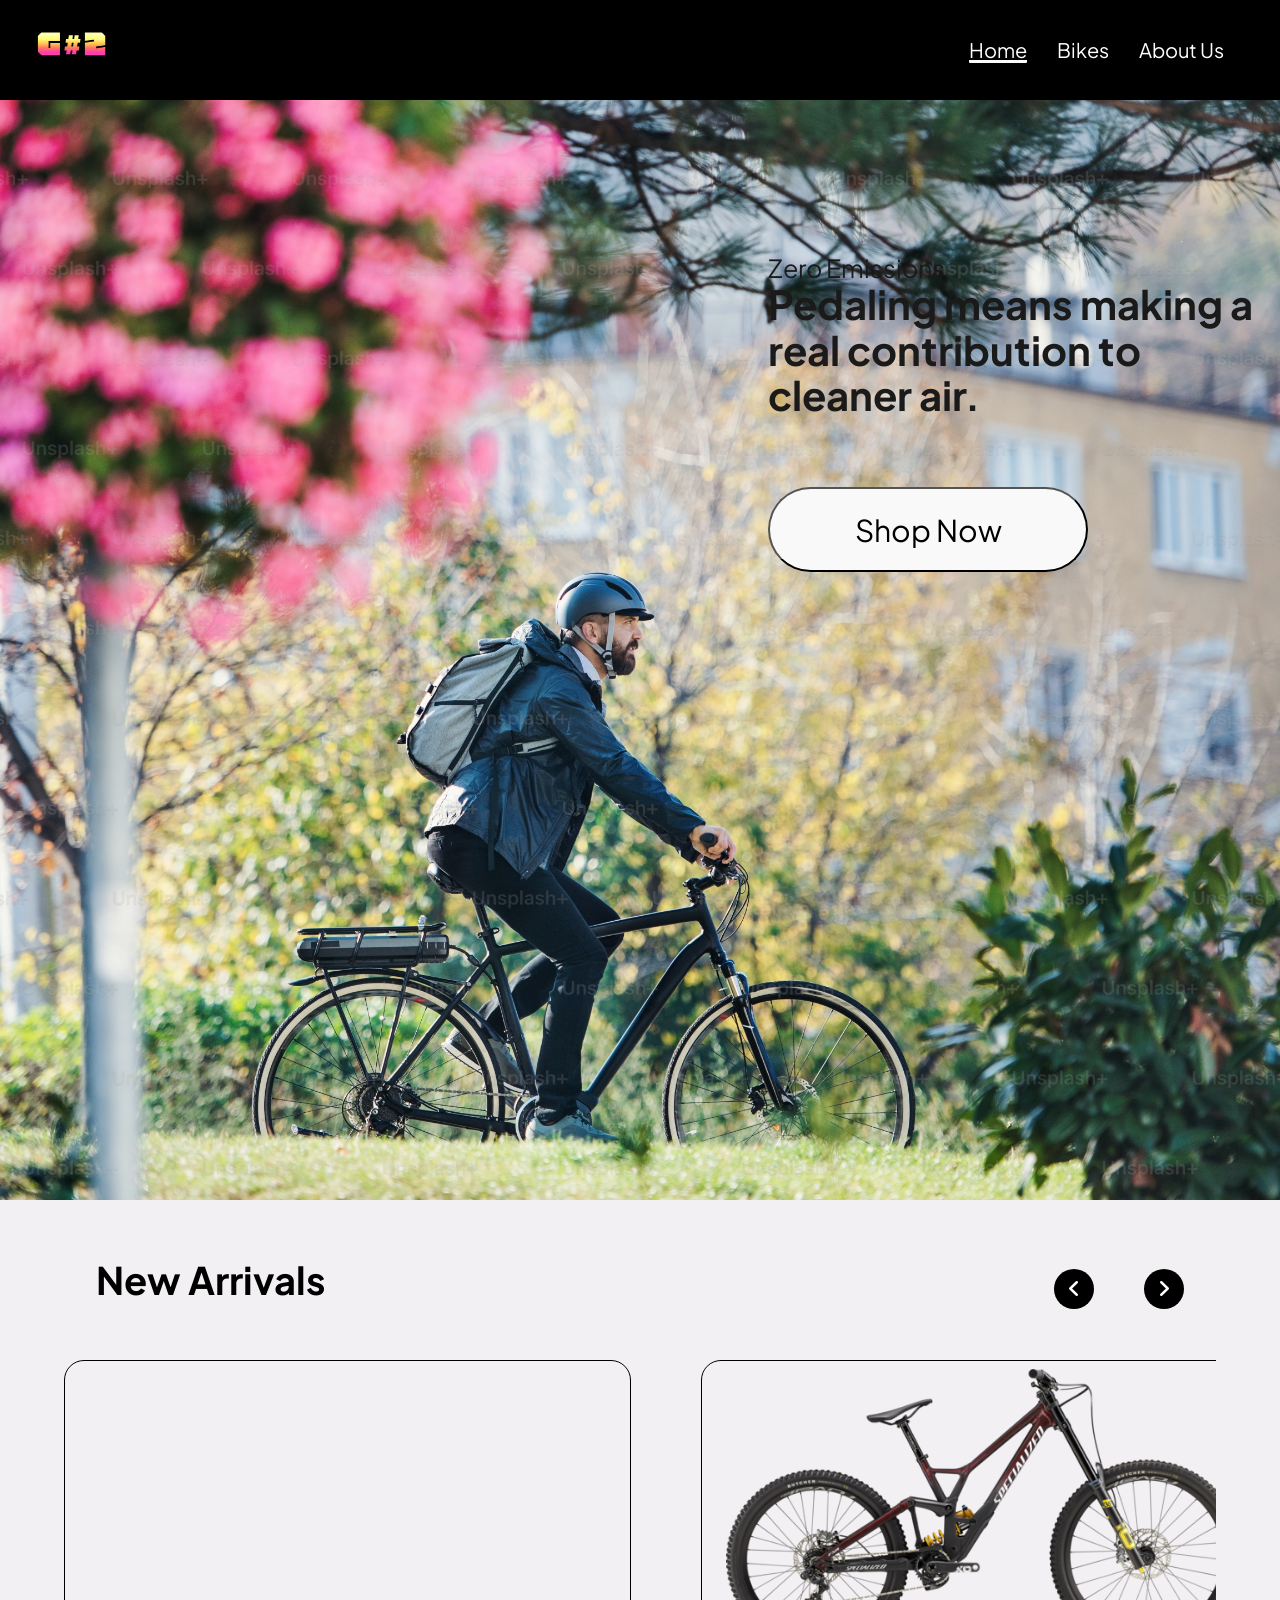
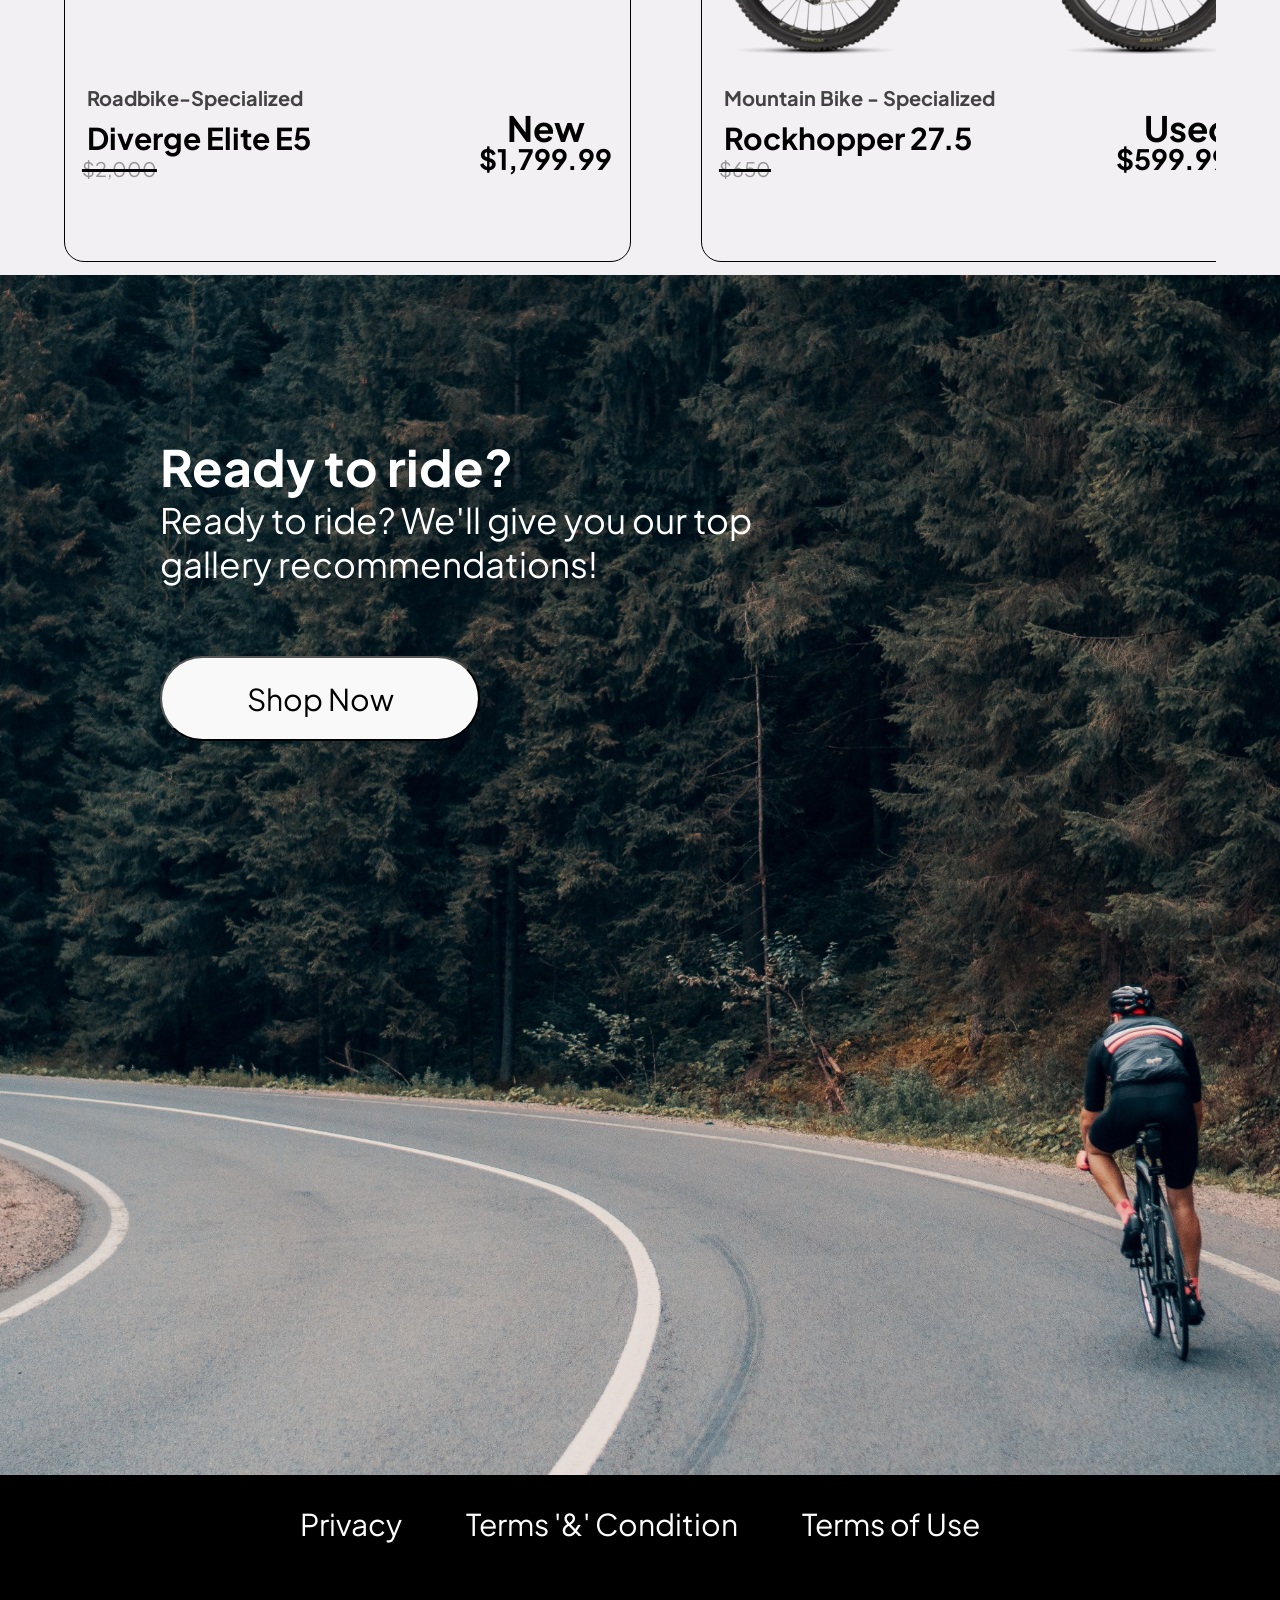
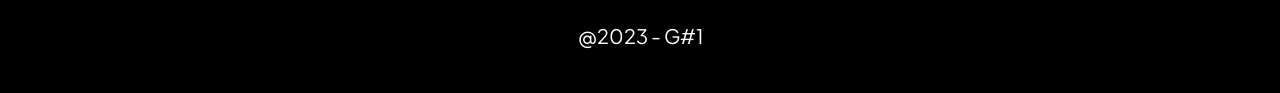
==== index.html @ aebb4b11 "one commit" ====
<!DOCTYPE html>
<html lang="en">
<head>
    <meta charset="UTF-8">
    <meta name="viewport" content="width=device-width, initial-scale=1.0">
    <title>Git workshop</title>
    <link rel="stylesheet" href="footer/style.css">
    <link rel="stylesheet" href="src/css/components/product.css">
    <link rel="stylesheet" href="src/css/components/navbar.css">
    <link rel="stylesheet" href="contant/style1.css">
    <link rel="stylesheet" href="https://cdnjs.cloudflare.com/ajax/libs/font-awesome/6.5.1/css/all.min.css">
    <link rel="preconnect" href="https://fonts.googleapis.com">
    <link rel="preconnect" href="https://fonts.gstatic.com" crossorigin>
    <link href="https://fonts.googleapis.com/css2?family=Josefin+Sans:ital,wght@0,100..700;1,100..700&family=Plus+Jakarta+Sans:ital,wght@0,200..800;1,200..800&display=swap" rel="stylesheet">
    <link href="https://fonts.googleapis.com/css2?family=Honk&family=Josefin+Sans:ital,wght@0,100..700;1,100..700&family=Plus+Jakarta+Sans:ital,wght@0,200..800;1,200..800&display=swap" rel="stylesheet">
</head>
<body>
    <section>
        <div class="menu-bar">
            <div class="logo"><a href="">G#2</a></div>
            <div class="menu-iteam">
                 <input type="checkbox" id="check">
                 <label for="check">
                <i class="fa-solid fa-bars" id="btn"></i>
                <i class="fa-solid fa-xmark" id="cancel"></i>
                  </label>
                 <div class="menu">
                <header>My page</header>
                 <ul>
                    <li><a id="home" href=""><i class="fa-solid fa-house"></i>Home</a></li>
                    <li><a href="bikes.html"><i class="fa-solid fa-cart-shopping"></i>Bikes</a></li>
                    <li><a href="aboutpage.html"><i class="fa-regular fa-circle-question"></i>About Us</a></li>
                 </ul>
                 </div>
            </div>
        </div>
    </section>

    <section>
        
        <div class="footer">
            <div class="img-background">
                <div class="ex-box">
               <div class="title-index">
                <p>Zero Emissions</p>
                <h1>Pedaling means making a real contribution to cleaner air.</h1>
                <button class="btn">Shop Now</button> 
               </div></div>
            </div>
        </div>
    </section>
    


    <section>
        <div class="slider-container">
        
            <div class="title">
                <div class="title-1">
                <h1>New Arrivals</h1></div>
               <div class="title-2">
                <a href=""><i class="fa-solid fa-angle-right"></i></a>
                <a href=""><i class="fa-solid fa-angle-left"></i></a>
            </div>
            </div>
          
            <div class="slider">
    
                <div class="slide">
                    <div class="box1">
                        <img src="components/img/bike1.png" alt="">
                    </div>
                    <div class="box2">
                        <div class="life">
                            <h4>Roadbike-Specialized</h4>
                            <h2>Diverge Elite E5</h2>
                            <p>$2,000</p>
                        </div>
                        <div class="right">
                            <h2>New</h2>
                            <h3>$1,799.99</h3>
                        </div>
                    </div>
                </div> 
                <div class="slide" >
                    <div class="box1">
                        <img src="components/img/bike3.png" alt="">
                    </div>
                    <div class="box2">
                        <div class="life">
                            <h4>Mountain Bike - Specialized</h4>
                            <h2>Rockhopper 27.5</h2>
                            <p>$650</p>
                        </div>
                        <div class="right">
                            <h2>Used</h2>
                            <h3>$599.99</h3>
                        </div>
                    </div>
                </div> 
                
                <div class="slide" >
                    <div class="box1">
                        <img src="components/img/bike2.png" alt="">
                    </div>
                    <div class="box2">
                        <div class="life">
                            <h4>Hybird - Specialized</h4>
                            <h2>Turbo Vado SL 5.0</h2>
                            <p>$5,250</p>
                        </div>
                        <div class="right">
                            <h2>Used</h2>
                            <h3>$4000.00</h3>
                        </div>
                    </div>
                </div> 
                <div class="slide" >
                    <div class="box1">
                        <img src="components/img/bike5.png" alt="">
                    </div>
                    <div class="box2">
                        <div class="life">
                            <h4>Roadbike - United</h4>
                            <h2>Strattos S7D</h2>
                            <p>$2,000</p>
                        </div>
                        <div class="right">
                            <h2>New</h2>
                            <h3>$1,450.00</h3>
                        </div>
                    </div>
                </div> 
            </div>
    
    
        </div>
    </section>


    <section>
        <div class="footer">
            <div class="img-background-footer">
                <div class="banner-text">
                    
                   <h1>Ready to ride? </h1>
                    <p>Ready to ride? We'll give you our top gallery recommendations!</p>
                
            
            <button class="btn">Shop Now</button> </div> </div>
            <div class="last-footer">
                <p style="color: white;">Privacy</p>
                <p style="color: white;"> Terms '&' Condition</p>
                <p style="color: white;"> Terms of Use</p>
            </div>
            <div class="box">
               <p style="color: white; font-size: 20px; margin-top: 5rem;">@2023 - G#1</p> 
            </div>
        </div>
    </section>
</body>
</html>
---- footer/style.css ----
body{
    margin: 0;
    padding: 0;
    font-family: 'Plus Jakarta Sans', sans-serif;
    box-sizing: border-box;
}
.footer{
    width: 100%;
    height: auto;
    overflow: hidden;
    margin: auto;
    background-color: black; 
}
.img-background-footer{
    width: 100%;
    height: 1200px;
    overflow: hidden;
    background-image: url("../components/image/814696ba75931959421d833c2cdc8f0f.jpeg");
    background-position: center;
    background-repeat: no-repeat;
    background-size: cover;
 
}
.banner-text{
    color: white;
    margin-top: 10rem;
    margin-left: 10rem; 
}
.banner-text h1 {
    font-size: 50px;
    width: 60%;
}
.banner-text p{
    font-size: 35px;
    width: 60%;
}
.btn{
    background-color: #F9F9F9;
    color: black;
    font-size: 30px;
    border-radius: 60px;
    width: 350px;
    height: 85px;
    cursor: pointer;
    margin-top: 70px;
}
.btn:hover{
    background-color: black;
    color: white;
}

.last-footer{
    width: 100%;
    overflow: hidden;
    
    display: flex;
    justify-content: center;
    align-items: center;
    gap: 4rem;  
    font-size: 30px;
    margin-top: 30px;
}
.box{
    width: 100%;
    height: 150px;
    overflow: hidden;
    background-color: black;
    text-align: center;
}
@media(max-width:767px){
    .banner-text{
        margin-left: 50px;
    }
    .banner-text h1{
        width: 100%;
        font-size: 45px;
    }
    .banner-text p{
        width: 70%;
        font-size: 28px;
    }
    .last-footer { 
        width: 100%;
        height: 100%;
        display: flex;
        align-items: center;
        flex-direction: column;
        transition: all .10s ease;
    }
   .last-footer p{
        margin-top: 10px;
   }
   .btn{
    background-color: #F9F9F9;
    color: black;
    font-size: 30px;
    border-radius: 60px;
    width: 250px;
    height: 85px;
    cursor: pointer;
    margin-top: 80px;
    }
}
---- src/css/components/product.css ----
*{
    margin: 0;
    padding: 0;
    box-sizing: border-box;
   font-family: "Plus Jakarta Sans", sans-serif;
   font-optical-sizing: auto;

}
.slider-container{
    width: 100%;
    overflow: hidden; 
    background-color: #F3F0F3;
    height: 75vh;
}

.title{
    width: 85%;
    height: 160px;
    display: flex;
    margin: auto;
    justify-content: space-between;
    align-items: center;
    line-height: 2.2;
}
.title-1{
    width: 60%;
}

.title-1 h1{
    font-size: 38px;
}
.title-2{
    width: 40%;
}
.title-2 a{
    font-size: 20px;
    width: 40px;
    height: 40px;
    background: black;
    color: white;
    line-height: 38px;
    border-radius: 50%;
    text-align: center;
    float: right;
    margin-top: 18px;
    margin-left: 50px;
    
}
.slider{
     gap: 70px;
    overflow-x: scroll;
    width: 90%;
    display: flex;
    margin: auto;
}
.slide{
    min-width: 567px; 
    border: 1px solid black;
    border-radius: 20px;
}
.box1{
    width: 100%;
    height: 300px; 
    display: flex;
    justify-content: center;
    align-items: center;
}
.box1 img{ 
    object-fit: cover;
    height: 95%;
}
.box1 img:hover{
    scale: 105%;
    transition: 1s;
}
.box2{
    width: 100%;
    height: 200px;
    overflow: hidden;
   display: flex;
}
.life{
    width: 60%;
    height: 100%;
   
}
.life h4{
    font-size: 20px;
    padding: 5px;
    margin-left: 5%;
    line-height: 35.2px;
    color: rgb(66, 66, 66);
    margin-top: 14px;
}
.life h2{
    font-size: 30px;
    /* font-weight: 10; */
    padding: 5px;
    margin-left: 5%;
    color: black;
    line-height: 26.2px;
}
.life p{
    font-size: 20px;
    /* padding: 5px; */
    margin-left: 5%;
    text-decoration: line-through 3px black ;
    color:#959595;
    line-height: 25.2px;
}
.right{
    width: 35%;  
 
    /* height: 100%; */
}
.right h2{
    font-size: 35px;
    margin-top: 50px;
    /* padding: 5px; */
     margin-left: 52%;
    color: black;
    line-height: 35.2px;
}
.right h3{
    font-size: 28px;
    line-height: 25.2px;
    margin-left: 38%;
}
@media screen and (max-width:450px){
    .slider-container{
        width: 100%;
        overflow: hidden; 
        background-color: #F3F0F3;
    }
    .title{
        width: 85%;
        height: 100px;
        display: flex;
        justify-content: space-between;
        align-items: center;
        margin: auto;
        line-height: 2.2;
    }
    .title-1{
        width: 40%;
    }
    .title-1 h1{
        font-size: 20px;
    }
    .title-2{
        width: 60%;
    }
    .title-2 a{
        font-size: 13px;
        width: 20px;
        height: 20px;
        background: black;
        color: white;
        line-height: 20px;
        border-radius: 50%;
        text-align: center;
        float: right;
        margin-top: 18px;
        margin-left: 40px;
    }
    .slide{
        min-width: 100%; 
        border: 1px solid black;
        border-radius: 20px;
    }
    .box1{
        display: flex;
        justify-content: center;
        align-items: center;
    }
    .box1 img{ 
        object-fit: cover;
        height: 63%;
        /* width: 100%; */
    }
    .box1 img:hover{
        scale: 105%;
        transition: 1s;
    }
    .life{
        width: 60%;
    }
    .life h4{
        font-size: 13px;
        padding: 5px;
        margin-left: 5%;
        color: rgb(66, 66, 66);
        margin-top: 14px;
        line-height: 25.2px;
    }
    .life h2{
        font-size: 20px;
        padding: 5px;
        margin-left: 5%;
        color: black;
        line-height: 25.2px;
    }
    .life p{
        font-size: 15px;
        padding: 5px;
        margin-left: 5%;
        text-decoration: line-through 1.5px black ;
        color:#959595;
        line-height: 25.2px;
    }
    .right{
        width: 35%;
    }
    .right h2{
        font-size: 20px;
        color: black;
        line-height: 35.2px;
    }
    .right h3{
        font-size: 18px;
        line-height: 30px;
        margin-left: 30%;
    }
}
---- src/css/components/navbar.css ----
*{  
    font-family: "Plus Jakarta Sans", sans-serif;
    padding: 0;
    margin: 0;
    list-style-type: none;
    text-decoration: none;
}
body{
    width: 767px;
    margin: auto;
}
.menu-bar{
    position: fixed;
    top: 0;
    width: 100%;
    height: 80px;
    background-color: black;
    z-index: 3;
}
.logo a{
    font-family: "Honk", system-ui;
    font-weight: 400;
    top: 16px;
    left: 37px;
    position: absolute;
    color: white;
    font-size: 45px;
}
.menu-iteam{
    /* z-index: 1; */
    float: right;
}
.menu{
    width: 250px;
    background-color: #042331;
    position: fixed;
    right: -250px;
    height: 100%;
    transition: all .5s ease;
}
.menu header{
    font-weight: 700;
    font-size:22px ;
    color: white;
    text-align: center;
    line-height: 70px;
    background-color: #063146;
    user-select: none;
}
.menu ul a{
    display: block;
    height: 100%;
    width: 100%;
    line-height: 65px;
    font-size:20px ;
    color: white;
    padding-left: 40px;
    box-sizing: border-box;
    border-top: 2px solid rgba(255,255,255,.1);
    border-bottom: 2px solid black;
    transition: 0.4s;
}
.menu ul li:hover a{
    padding-left: 50px;
}
.menu ul a i{
    margin-right:16px ;
}
.home{
    display: none;
}
#check{
    display: none;
    /* float: right; */
}
label #btn, label #cancel{

    position: absolute;
    cursor: pointer;
    
}
label #btn{
    right: 40px;
    top: 25px;
    font-size: 35px;
    color: white;
    transition: all .5s;
}
label #cancel{
    z-index: 1111;
    right: -195px;
    top: 17px;
    font-size: 30px;
    background-color: #042331;
    border-radius: 3px;
    color: white;
    padding: 2px 4.5px;
    transition: all .5s ease;
}
#check:checked ~ .menu{
    right: 0;
}
#check:checked ~ label #btn{
    right: 250px;
    opacity: 0;
    pointer-events: none;
}
#check:checked ~ label #cancel{
    right: 195px;
}
@media  screen and (max-width: 490px) {
    body{
        width: 490px;
    }
    .menu{
        width: 250px;
        right: -250px;
    }
}
@media screen and (max-width: 430px) {
    body{
        width: 430px;
    }
    .menu{
        width: 250px;
        right: -250px;
    }
}
@media screen and (max-width: 360px) {
    body{
        width: 360px;
    }
    .menu{
        width: 250px;
        right: -250px;
    }
}
@media screen and (max-width: 390px) {
    #check:checked ~label #cancel{
        right: 180px;
    }
}
@media screen and (max-width: 375px) {
    body{
        width: 375px;
    }
    .menu{
        width: 250px;
        right: -250px;
    }
    #check:checked ~label #cancel{
        right: 160px;
    }
    
}
@media screen and (max-width: 414px) {
    body{
        width: 414px;
    }
    .menu{
        width: 250px;
        right: -250px;
    }
    label #btn{
        right: 40px;
    }
}
@media screen and (min-width: 767px) {
    body{
        width: 100%;
    }
    .menu-bar{
        width: 100%;
        height: 100px;
    }
    .logo{
        top: 25px;
        left: 10%;
    }
    .menu{ 
        width:250px ;
        top: 40px;
        right: 2%;
        width: auto;
        background-color: transparent;
        box-sizing: content-box;
        transition: none;
        height: auto;
    }
    .menu header{
        display: none;
    }
    .menu ul{
        display: flex;
    }
    .menu ul li a{
        transition: none;
        box-sizing: border-box;
        border: none;
        /* padding-left:-20px ; */
        /* padding-top: 20px; */
        padding-left: 0;
        padding: 0;
        margin-right: 30px;
        line-height: 1;
    }
    .menu ul li a i{
        display: none;
    }
    label #btn, label #cancel{
        display: none;
    }
    .menu ul li:hover a{
        padding: 0;
    }
    .menu ul li a:hover{
        border-bottom: 3px solid white;
        width: auto;
        border-radius: 1px;
        padding: 0;
        display: inline-block;
    }
    #home{
        border-bottom: 3px solid white;
        width: auto;
        border-radius: 1px;
        padding: 0;
        display: inline-block;
    }
    #check{
        display: none;
    }
}
---- contant/style1.css ----
body{
    margin: 0;
    padding: 0;
    font-family: 'Plus Jakarta Sans', sans-serif;
}
.footer{
    width: 100%;
    height: auto;
    overflow: hidden;
    margin: auto;
}
.img-background{
    width: 100%;
    height: 1200px;
    overflow: hidden;
    background-image: url("../components/image/contant.jpeg");
    background-position: center;
    background-repeat: no-repeat;
    background-size: cover;
}
.ex-box{
     display: flex;
     justify-content: flex-end;
}
.title-index{ 
    margin: 20% 0;
    width: 40%;
}
.title-index h1{
    color: #1A1A1A;
    font-size: 40px;
    line-height: 45.36px; 
    width: 100%;
  
}
.title-index p{
    color: #1A1A1A;
     line-height: 25.2px; 
     font-size: 25px; 
      width: 100%;
}
.btn{
    background-color: #F9F9F9;
    color: black;
    font-size: 30px;
    border-radius: 60px;
    width: 320px;
    height: 85px;
    cursor: pointer;
    margin-top: 70px;
}
.btn:hover{
    background-color: black;
    color: white;
}
@media(max-width:567px){

    .title-index{
        width: 100%;
        margin-top: 54%;
        padding: 60px; 
        color: #1A1A1A;
    }
    .title-index h1{
        font-size: 25px;
        line-height: 45.36px; 
        width: 100%;
    }
    .title-index p{
         line-height: 25.2px; 
         font-size: 18px; 
          width: 100%;
    }
    .btn{
        background-color: #F9F9F9;
        color: black;
        font-size: 25px;
        border-radius: 60px;
        width: 230px;
        height: 85px;
        cursor: pointer;
        margin-top: 70px;
    }

   
}
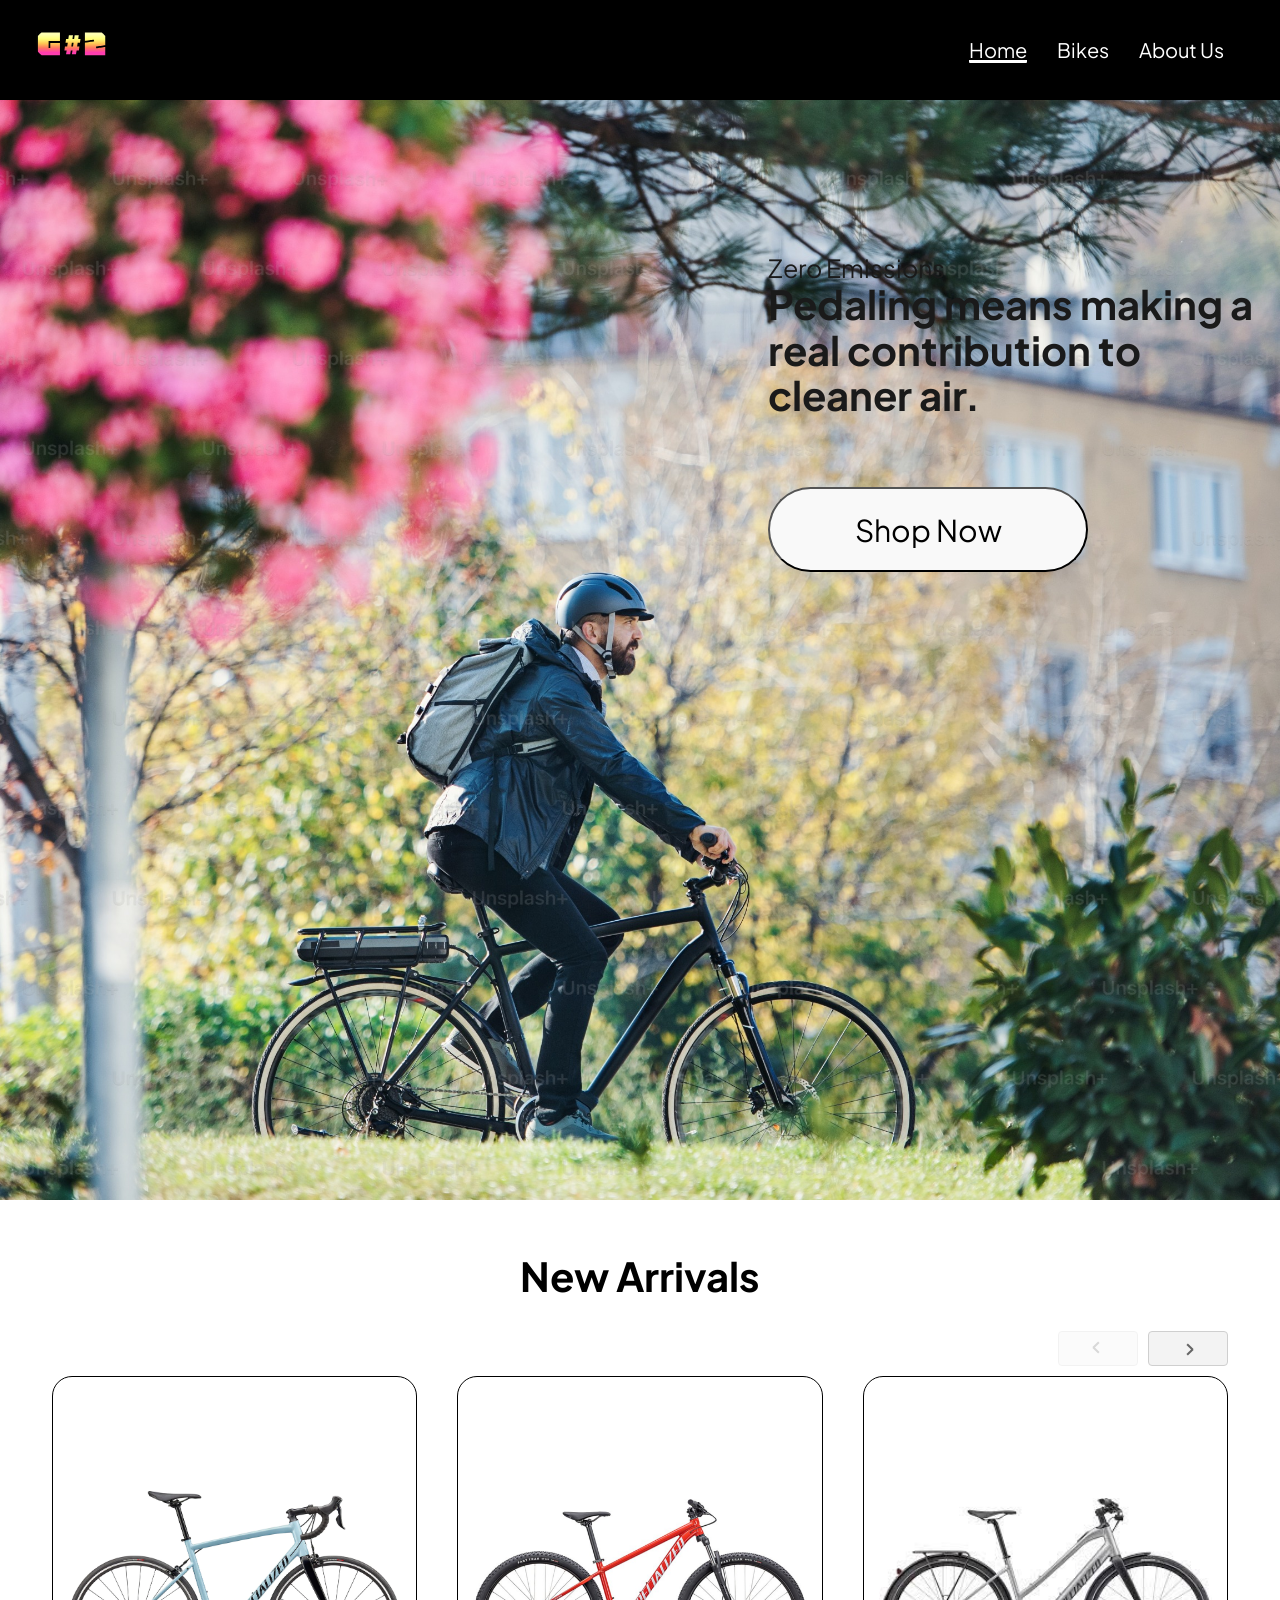
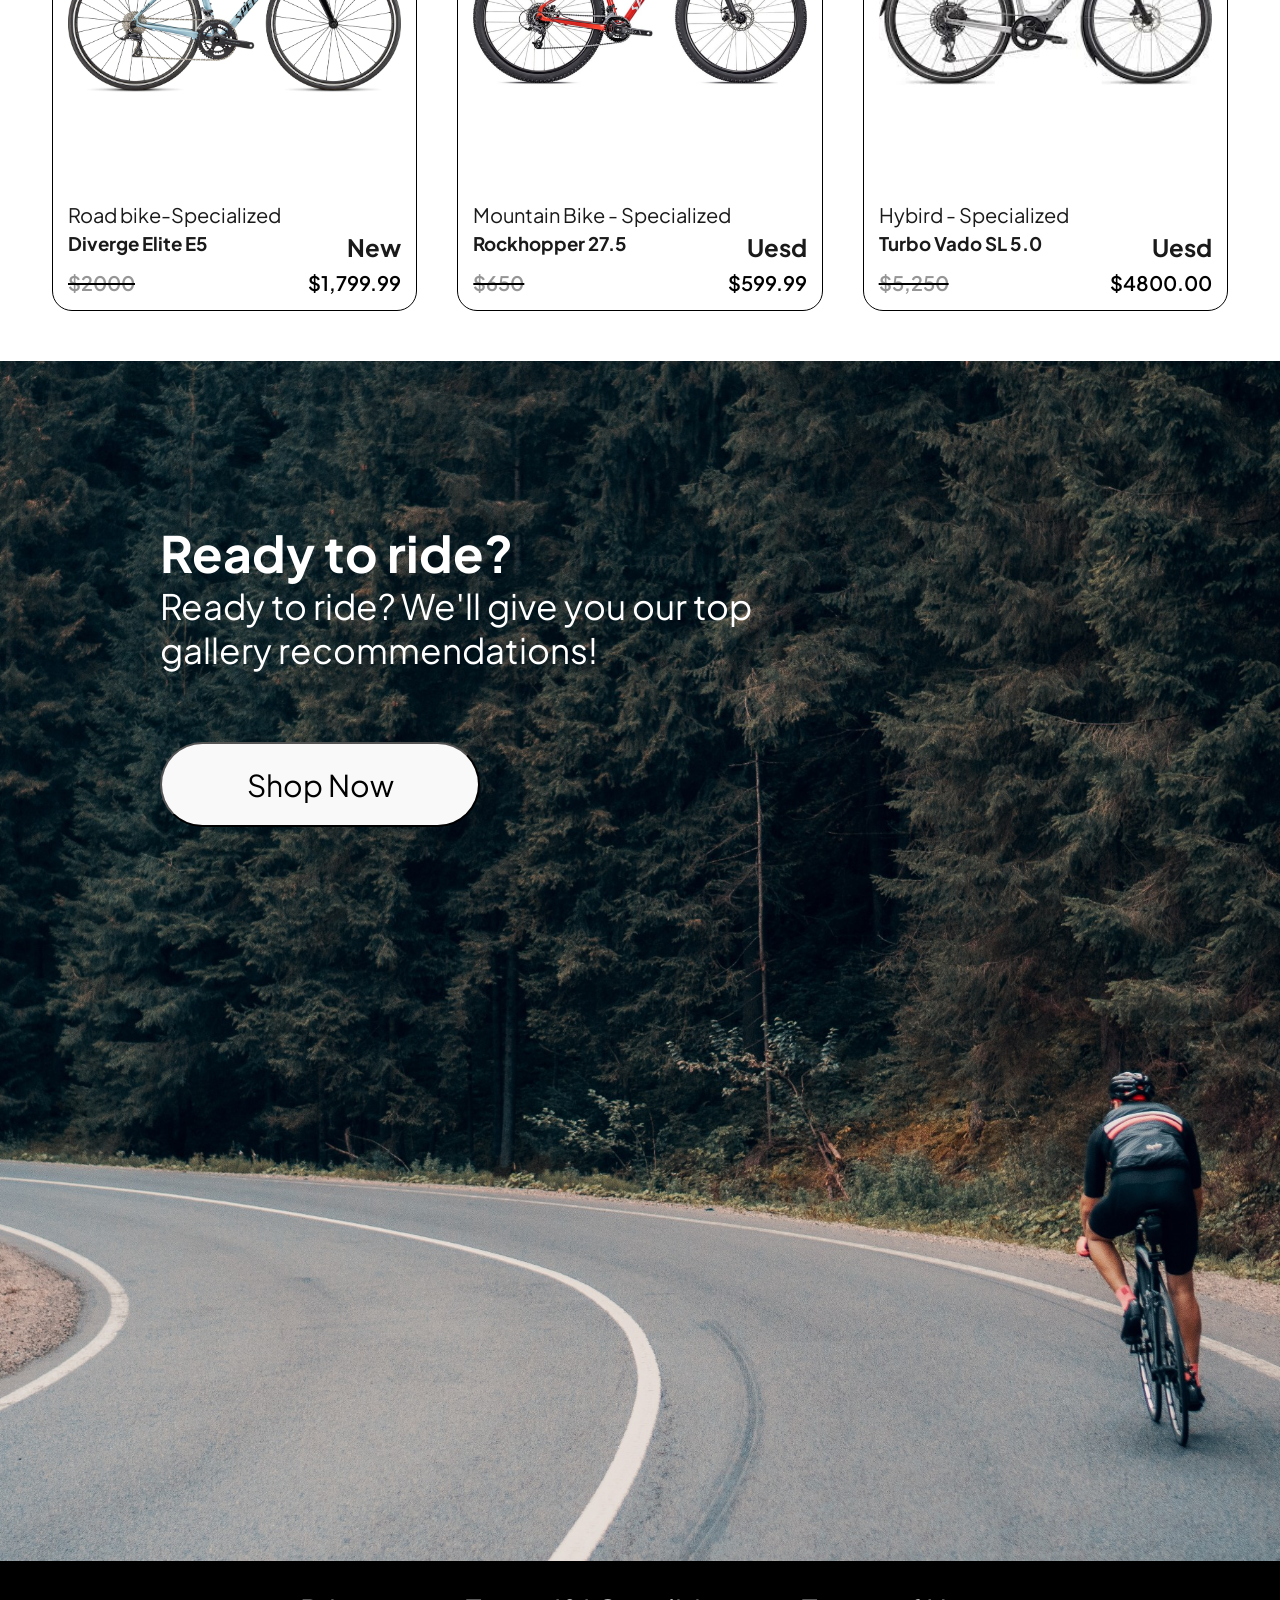
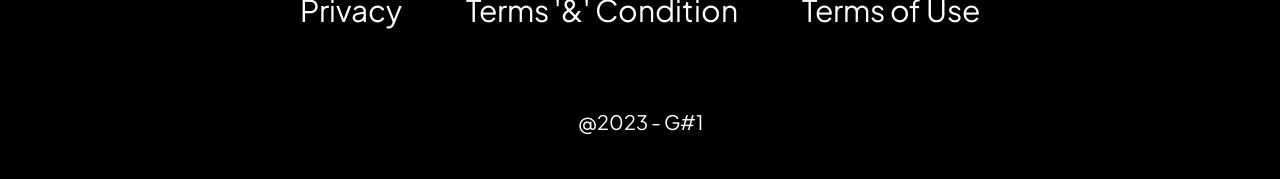
==== commit 1a19ca60: "make slider done" ====
--- a/index.html
+++ b/index.html
@@ -4,8 +4,9 @@
     <meta charset="UTF-8">
     <meta name="viewport" content="width=device-width, initial-scale=1.0">
     <title>Git workshop</title>
+    <link rel="stylesheet" href="components/slider.css">
+    <link rel="stylesheet" href="components/glider.min.css">
     <link rel="stylesheet" href="footer/style.css">
-    <link rel="stylesheet" href="src/css/components/product.css">
     <link rel="stylesheet" href="src/css/components/navbar.css">
     <link rel="stylesheet" href="contant/style1.css">
     <link rel="stylesheet" href="https://cdnjs.cloudflare.com/ajax/libs/font-awesome/6.5.1/css/all.min.css">
@@ -53,88 +54,188 @@
 
 
     <section>
-        <div class="slider-container">
-        
-            <div class="title">
-                <div class="title-1">
-                <h1>New Arrivals</h1></div>
-               <div class="title-2">
-                <a href=""><i class="fa-solid fa-angle-right"></i></a>
-                <a href=""><i class="fa-solid fa-angle-left"></i></a>
-            </div>
-            </div>
-          
-            <div class="slider">
-    
-                <div class="slide">
-                    <div class="box1">
-                        <img src="components/img/bike1.png" alt="">
-                    </div>
-                    <div class="box2">
-                        <div class="life">
-                            <h4>Roadbike-Specialized</h4>
-                            <h2>Diverge Elite E5</h2>
-                            <p>$2,000</p>
-                        </div>
-                        <div class="right">
-                            <h2>New</h2>
-                            <h3>$1,799.99</h3>
-                        </div>
-                    </div>
-                </div> 
-                <div class="slide" >
-                    <div class="box1">
-                        <img src="components/img/bike3.png" alt="">
-                    </div>
-                    <div class="box2">
-                        <div class="life">
-                            <h4>Mountain Bike - Specialized</h4>
-                            <h2>Rockhopper 27.5</h2>
-                            <p>$650</p>
-                        </div>
-                        <div class="right">
-                            <h2>Used</h2>
-                            <h3>$599.99</h3>
-                        </div>
-                    </div>
-                </div> 
+        <section class="P-slider">
+            <h3 class="heading-slider">New Arrivals</h3>
+            <div class="slider-btns">
+                <button aria-label="Previous" class="glider-prev">
+                    <span></span>
+                </button>
+                <button aria-label="Next" class="glider-next">
+                    <span></span>
+                </button>
+            </div>
+            <div class="glider-contain">
+            
+                <div class="glider">
+                    <div class="product-box">
+                        <div class="p-img-container">
+                            <div class="p-img">
+                                <a href="#">
+                                    <img src="../components/img-1/bike-2.png" class="p-img-front" alt="front">
+                                    <img src="../components/img-1/bike-3.png" class="p-img-back" alt="back">
+                                </a>
+                            </div>
+                         </div> 
+                        <div class="p-box-text">
+                                <div class="prodect-bike">
+                                    <span>Road bike-Specialized</span>
+                                </div>
+                                <a href="#" class="p-title">
+                                    <h1>Diverge Elite E5</h1>
+                                    <h2>New</h2>
+                                </a>
+                                <div class="price-buy">
+                                    <span class="p-price">$2000</span>
+                                    <span class="p-price1">$1,799.99</span>
+                                </div>
+                            </div>
+                       </div>
+        
+               
+        
+            
+                    <div class="product-box">
+                        <div class="p-img-container">
+                            <div class="p-img">
+                                <a href="#">
+                                    <img src="../components/img-1/bike1-3.png" class="p-img-front" alt="front">
+                                    <img src="../components/img-1/bike1-2.png" class="p-img-back" alt="back">
+                                </a>
+                            </div>
+                         </div> 
+                        <div class="p-box-text">
+                                <div class="prodect-bike">
+                                    <span>Mountain Bike - Specialized</span>
+                                </div>
+                                <a href="#" class="p-title">
+                                    <h1>Rockhopper 27.5</h1>
+                                    <h2>Uesd</h2>
+                                </a>
+                                <div class="price-buy">
+                                    <span class="p-price">$650</span>
+                                    <span class="p-price1">$599.99</span>
+                                </div>
+                            </div>
+                       </div>
+        
                 
-                <div class="slide" >
-                    <div class="box1">
-                        <img src="components/img/bike2.png" alt="">
-                    </div>
-                    <div class="box2">
-                        <div class="life">
-                            <h4>Hybird - Specialized</h4>
-                            <h2>Turbo Vado SL 5.0</h2>
-                            <p>$5,250</p>
-                        </div>
-                        <div class="right">
-                            <h2>Used</h2>
-                            <h3>$4000.00</h3>
-                        </div>
-                    </div>
-                </div> 
-                <div class="slide" >
-                    <div class="box1">
-                        <img src="components/img/bike5.png" alt="">
-                    </div>
-                    <div class="box2">
-                        <div class="life">
-                            <h4>Roadbike - United</h4>
-                            <h2>Strattos S7D</h2>
-                            <p>$2,000</p>
-                        </div>
-                        <div class="right">
-                            <h2>New</h2>
-                            <h3>$1,450.00</h3>
-                        </div>
-                    </div>
-                </div> 
-            </div>
-    
-    
-        </div>
+        
+        
+              
+                    <div class="product-box">
+                        <div class="p-img-container">
+                            <div class="p-img">
+                                <a href="#">
+                                    <img src="../components/img-1/bike2-1.png" class="p-img-front" alt="front">
+                                    <img src="../components/img-1/bike2-2.png" class="p-img-back" alt="back">
+                                </a>
+                            </div>
+                         </div> 
+                        <div class="p-box-text">
+                                <div class="prodect-bike">
+                                    <span>Hybird - Specialized</span>
+                                </div>
+                                <a href="#" class="p-title">
+                                    <h1>Turbo Vado SL 5.0</h1>
+                                    <h2>Uesd</h2>
+                                </a>
+                                <div class="price-buy">
+                                    <span class="p-price">$5,250</span>
+                                    <span class="p-price1">$4800.00</span>
+                                </div>
+                            </div>
+                       </div>
+        
+               
+        
+        
+               
+                    <div class="product-box">
+                        <div class="p-img-container">
+                            <div class="p-img">
+                                <a href="#">
+                                    <img src="../components/img-1/bike3-1.png" class="p-img-front" alt="front">
+                                    <img src="../components/img-1/bike3-2.png" class="p-img-back" alt="back">
+                                </a>
+                            </div>
+                         </div> 
+                        <div class="p-box-text">
+                                <div class="prodect-bike">
+                                    <span>Gravel - Polygon</span>
+                                </div>
+                                <a href="#" class="p-title">
+                                    <h1>Tambora G4</h1>
+                                    <h2>Uesd</h2>
+                                </a>
+                                <div class="price-buy">
+                                    <span class="p-price">$1000</span>
+                                    <span class="p-price1">$650.00</span>
+                                </div>
+                            </div>
+                       </div>
+        
+              
+                  </div>
+               
+                
+              </div>
+              
+        
+          </section>
+          <script src="components/glider.min.js"></script>
+        
+          <script>
+            new Glider(document.querySelector('.glider'), {
+          slidesToScroll: 1,
+          slidesToShow: 3,
+          draggable: true,
+          dots: '.dots',
+          arrows: {
+            prev: '.glider-prev',
+            next: '.glider-next'
+          },
+          responsive: [
+            {
+              // screens greater than >= 775px
+              breakpoint: 1200,
+              settings: {
+                // Set to `auto` and provide item width to adjust to viewport
+                slidesToShow: '3',
+                slidesToScroll: '2',
+        
+              }
+            },{
+              // screens greater than >= 1024px
+              breakpoint: 900,
+              settings: {
+                slidesToShow: 3,
+                slidesToScroll: 2,
+              }
+            },{
+              // screens greater than >= 1024px
+              breakpoint: 600,
+              settings: {
+                slidesToShow: 2,
+                slidesToScroll: 1,
+              }
+            },{
+              // screens greater than >= 1024px
+              breakpoint: 302,
+              settings: {
+                slidesToShow: 1,
+                slidesToScroll: 1,
+              }
+            },{
+              // screens greater than >= 1024px
+              breakpoint: 0,
+              settings: {
+                slidesToShow: 1,
+                slidesToScroll: 1,
+              }
+            }
+            ]
+        });
+          </script>
     </section>
 
 
--- a/components/slider.css
+++ b/components/slider.css
@@ -0,0 +1,170 @@
+*{
+    margin: 0px;
+    padding: 0px;
+   box-sizing: border-box;
+   font-family:'Plus Jakarta Sans', sans-serif;;
+}
+a{
+    text-decoration: none;
+}
+body{
+    margin: 0px;
+    padding: 0PX;
+}
+.P-slider{
+    display: flex;
+    justify-content: center;
+    align-items: center;
+    flex-direction: column;
+    margin: 50px auto;
+    width: 95%;
+}
+.heading-slider{
+    font-size: 40px;
+    color: #000000;
+    text-align: center;
+    margin: 0px;
+}
+.product-box{
+    display: flex;
+    flex-direction: column;
+    width: 537px;
+    padding: 15px;
+    border: 1px solid #000000;
+    border-radius: 20px;
+    margin: 0px 20px;
+}
+.p-img-container{
+    width: 100%;
+    height: 100%;
+    display: flex;
+    overflow:hidden;
+}
+.p-img a,
+.p-img{
+    width: 100%;
+    height: 400px;
+    display: flex;
+}
+.p-img a img{
+    width: 100%;
+    height: 100%;
+    object-position: center;
+    object-fit: contain;
+    animation: fade 0.5s;
+}
+.p-img-back{
+    display: none;
+}
+.p-img-container :hover .p-img-back{
+    display: block;
+}
+.p-img-container :hover .p-img-front{
+    display: none;
+}
+@keyframes fade{
+    0%{
+        opacity: 0;
+    }
+    100%{
+        opacity: 1;
+    }
+}
+.p-box-text{
+    margin-top: 5px;
+    width: 100%;
+}
+.prodect-bike{
+    display: flex;
+    justify-content: flex-start;
+    align-items: center;
+    flex-wrap: wrap;
+}
+.prodect-bike span{
+    color: #1A1A1A;
+    font-size: 20px;
+    margin: 5px 0;
+}
+.p-title{
+    color: #1A1A1A;
+    font-weight: 600;
+    display: flex;
+    justify-content: space-between;
+}
+.price-buy{
+    display: flex;
+    justify-content: space-between;
+    align-items: center;
+    margin-top: 8px ;
+}
+.price-buy .p-price{
+    color: #959595;
+    font-size: 20px;
+    font-weight: 600;
+    text-decoration: line-through 2px black;
+}
+.p-price1{
+    color: #000000;
+    font-size: 20px;
+    font-weight: 600;
+}
+.slider-btns{
+    display: flex;
+    justify-content: flex-end;
+    width: 100%;
+    margin: 30px auto 10px auto;
+    padding:  0px 10px;
+}
+.slider-btns button{
+    position: static !important;
+    transform: translate(0,0);
+    background-color: #f3f3f3;
+    width: 80px;
+    height: 35px;
+    display: flex;
+    justify-content: center;
+    align-items: center;
+    margin-right: 10px;
+    border: 1px solid #cfcfcf;
+    border-radius: 4px;
+}
+.slider-btns button span{
+    font-weight: bold;
+    padding: 10px 15px 10px 10px;
+    position: relative;
+    text-decoration: none;
+}
+.slider-btns button span::before,.slider-btns button span::after{
+    border-right: 2px solid;
+    display: block;
+    height: 8px;
+    margin-top: -6px;
+    position: absolute;
+    transform: rotate(135deg);
+    right: 10px ;
+    top: 50%;
+    width: 0;
+    content: '';
+}
+.slider-btns button span::after{
+    margin-top: -1px;
+    transform: rotate(45deg)
+}
+.slider-btns .glider-prev{
+    transform: rotate(-180deg);
+}
+@media(max-width:500px) {
+    .product-box{
+        margin: 0px 10px;
+    }
+    .P-slider{
+        width: 100%;
+    }
+    .heading-slider{
+        text-align: center;
+        font-size: 28px;
+    }
+    .p-img a,.p-img{
+        height: 320px;
+    }
+}
--- a/components/glider.min.css
+++ b/components/glider.min.css
@@ -0,0 +1 @@
+.glider,.glider-contain{margin:0 auto;position:relative}.glider,.glider-track{transform:translateZ(0)}.glider-dot,.glider-next,.glider-prev{border:0;padding:0;user-select:none;outline:0}.glider-contain{width:100%}.glider{overflow-y:hidden;-webkit-overflow-scrolling:touch;-ms-overflow-style:none}.glider-track{width:100%;margin:0;padding:0;display:flex;z-index:1}.glider.draggable{user-select:none;cursor:-webkit-grab;cursor:grab}.glider.draggable .glider-slide img{user-select:none;pointer-events:none}.glider.drag{cursor:-webkit-grabbing;cursor:grabbing}.glider-slide{user-select:none;justify-content:center;align-content:center;width:100%;min-width:150px}.glider-slide img{max-width:100%}.glider::-webkit-scrollbar{opacity:0;height:0}.glider-next,.glider-prev{position:absolute;background:0 0;z-index:2;font-size:40px;text-decoration:none;left:-23px;top:30%;cursor:pointer;color:#666;opacity:1;line-height:1;transition:opacity .5s cubic-bezier(.17,.67,.83,.67),color .5s cubic-bezier(.17,.67,.83,.67)}.glider-next:focus,.glider-next:hover,.glider-prev:focus,.glider-prev:hover{color:#ccc}.glider-next{right:-23px;left:auto}.glider-next.disabled,.glider-prev.disabled{opacity:.25;color:#666;cursor:default}.glider-hide{opacity:0}.glider-dots{user-select:none;display:flex;flex-wrap:wrap;justify-content:center;margin:0 auto;padding:0}.glider-dot{display:block;cursor:pointer;color:#ccc;border-radius:999px;background:#ccc;width:12px;height:12px;margin:7px}.glider-dot:focus,.glider-dot:hover{background:#ddd}.glider-dot.active{background:#a89cc8}@media(max-width:36em){.glider::-webkit-scrollbar{opacity:1;-webkit-appearance:none;width:7px;height:3px}.glider::-webkit-scrollbar-thumb{opacity:1;border-radius:99px;background-color:rgba(156,156,156,.25);-webkit-box-shadow:0 0 1px rgba(255,255,255,.25);box-shadow:0 0 1px rgba(255,255,255,.25)}}
--- a/footer/style.css
+++ b/footer/style.css
@@ -73,11 +73,11 @@
     }
     .banner-text h1{
         width: 100%;
-        font-size: 45px;
+        font-size: 40px;
     }
     .banner-text p{
         width: 70%;
-        font-size: 28px;
+        font-size: 25px;
     }
     .last-footer { 
         width: 100%;
@@ -93,7 +93,7 @@
    .btn{
     background-color: #F9F9F9;
     color: black;
-    font-size: 30px;
+    font-size: 25px;
     border-radius: 60px;
     width: 250px;
     height: 85px;
--- a/contant/style1.css
+++ b/contant/style1.css
@@ -81,6 +81,6 @@
         cursor: pointer;
         margin-top: 70px;
     }
-
+  
    
 }
